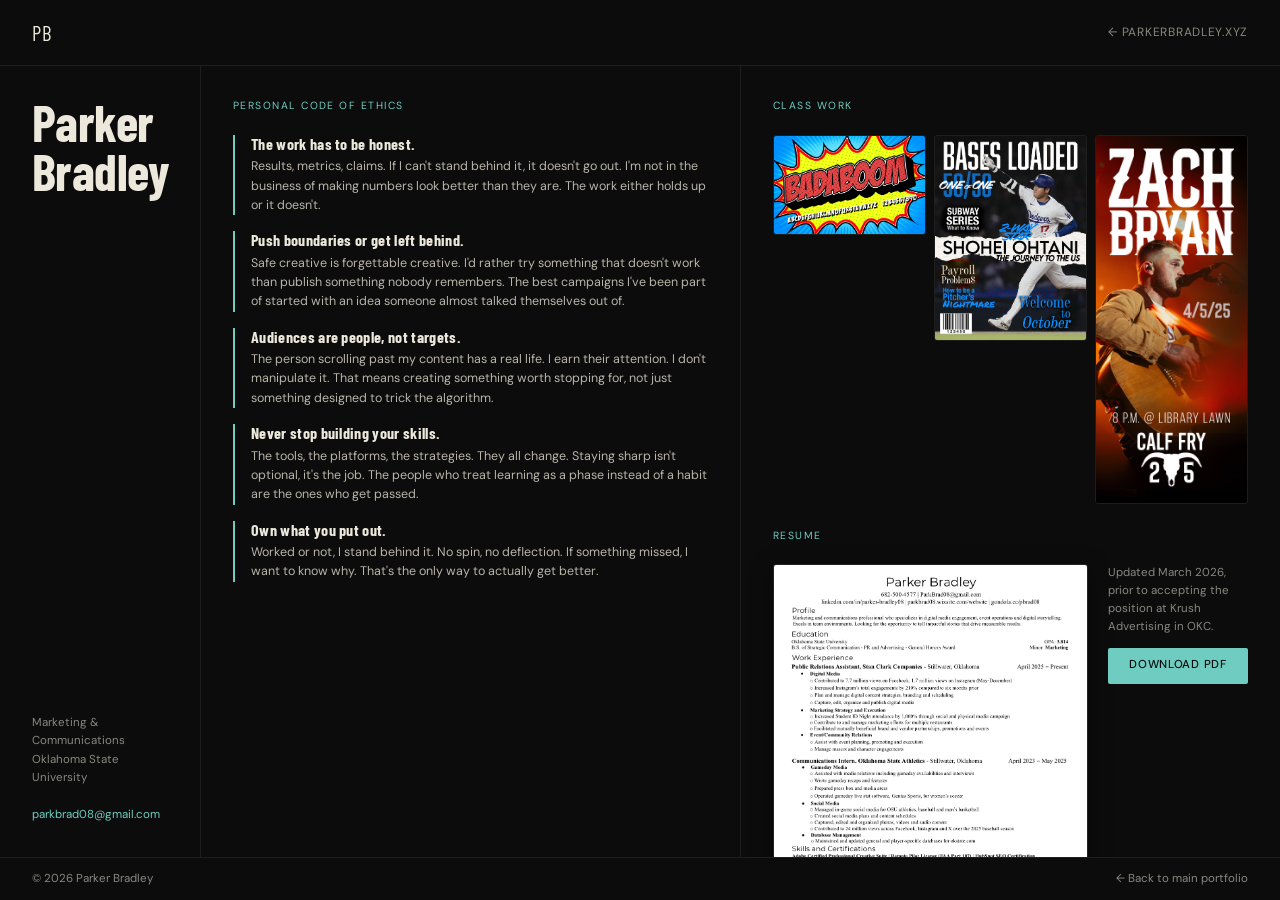
==== okstate.html @ 07fcbbe0 "Remove 8 from nav logo on okstate page Co-Authored-By: Claude Sonnet 4.6 <noreply@anthropic.com>" ====
<!DOCTYPE html>
<html lang="en">
<head>
  <meta charset="UTF-8" />
  <meta name="viewport" content="width=device-width, initial-scale=1.0" />
  <meta name="robots" content="noindex, nofollow" />
  <title>OK State | Parker Bradley</title>
  <link rel="preconnect" href="https://fonts.googleapis.com" />
  <link rel="preconnect" href="https://fonts.gstatic.com" crossorigin />
  <link href="https://fonts.googleapis.com/css2?family=Barlow+Condensed:wght@800&family=DM+Sans:wght@400;500&display=swap" rel="stylesheet" />
  <style>
    :root {
      --black: #0C0C0C;
      --cream: #EDE8DC;
      --mint:  #6ECDC0;
      --blue:  #4E8FA8;
      --gray:  #888880;
      --rule:  rgba(237,232,220,.08);
    }

    *, *::before, *::after { box-sizing: border-box; margin: 0; padding: 0; }

    html, body {
      height: 100%;
    }

    body {
      background: var(--black);
      color: var(--cream);
      font-family: 'DM Sans', sans-serif;
      font-size: .875rem;
      line-height: 1.6;
      display: flex;
      flex-direction: column;
    }

    /* ── NAV ── */
    nav {
      display: flex;
      align-items: center;
      justify-content: space-between;
      padding: 1rem 2rem;
      border-bottom: 1px solid var(--rule);
      flex-shrink: 0;
    }

    nav a.logo {
      font-family: 'Barlow Condensed', sans-serif;
      font-size: 1.3rem;
      color: var(--cream);
      text-decoration: none;
      letter-spacing: .04em;
    }

    nav a.back {
      font-size: .75rem;
      color: var(--gray);
      text-decoration: none;
      letter-spacing: .06em;
      text-transform: uppercase;
      transition: color .2s;
    }

    nav a.back:hover { color: var(--mint); }

    /* ── THREE-COLUMN GRID ── */
    .page-grid {
      display: grid;
      grid-template-columns: 200px 1fr 1fr;
      flex: 1;
      overflow: hidden;
    }

    .col {
      padding: 2rem;
      overflow-y: auto;
    }

    .col + .col {
      border-left: 1px solid var(--rule);
    }

    /* ── LEFT: IDENTITY ── */
    .col-identity {
      display: flex;
      flex-direction: column;
      justify-content: space-between;
    }

    .identity-top .label {
      font-size: .65rem;
      letter-spacing: .14em;
      text-transform: uppercase;
      color: var(--mint);
      margin-bottom: .6rem;
    }

    .identity-top h1 {
      font-family: 'Barlow Condensed', sans-serif;
      font-size: clamp(2rem, 4vw, 3.2rem);
      line-height: .95;
      letter-spacing: -.01em;
      color: var(--cream);
    }

    .identity-bottom {
      font-size: .72rem;
      color: var(--gray);
      line-height: 1.6;
    }

    .identity-bottom a {
      color: var(--mint);
      text-decoration: none;
    }

    /* ── MIDDLE: ETHICS ── */
    .col-ethics {}

    .col-label {
      font-size: .65rem;
      letter-spacing: .14em;
      text-transform: uppercase;
      color: var(--mint);
      margin-bottom: 1.25rem;
    }

    .ethics-grid {
      display: grid;
      grid-template-columns: 1fr;
      gap: 1rem 1.5rem;
    }

    .ethic {
      border-left: 2px solid var(--mint);
      padding-left: 1rem;
    }

    .ethic h3 {
      font-family: 'Barlow Condensed', sans-serif;
      font-size: 1rem;
      letter-spacing: .02em;
      color: var(--cream);
      margin-bottom: .3rem;
      line-height: 1.1;
    }

    .ethic p {
      font-size: .78rem;
      color: #b8b4aa;
      line-height: 1.55;
    }

    /* ── RIGHT: WORK + RESUME ── */
    .col-work {
      display: flex;
      flex-direction: column;
      gap: 1.5rem;
    }

    .work-images {
      display: grid;
      grid-template-columns: repeat(3, 1fr);
      gap: .5rem;
    }

    .work-images img {
      width: 100%;
      height: auto;
      display: block;
      border-radius: 3px;
      border: 1px solid rgba(237,232,220,.08);
      transition: border-color .2s;
    }

    .work-images img:hover { border-color: rgba(110,205,192,.35); }

    .resume-row {
      display: flex;
      gap: 1.25rem;
      align-items: flex-start;
    }

    .resume-preview {
      flex: 1;
      min-width: 0;
    }

    .resume-preview a {
      display: block;
    }

    .resume-preview img {
      width: 100%;
      height: auto;
      display: block;
      border-radius: 3px;
      border: 1px solid rgba(237,232,220,.1);
      box-shadow: 0 6px 24px rgba(0,0,0,.4);
    }

    .resume-meta {
      flex-shrink: 0;
      width: 140px;
      display: flex;
      flex-direction: column;
      gap: .75rem;
    }

    .resume-meta p {
      font-size: .72rem;
      color: var(--gray);
      line-height: 1.55;
    }

    .btn {
      display: inline-block;
      padding: .55rem 1rem;
      background: var(--mint);
      color: var(--black);
      font-family: 'DM Sans', sans-serif;
      font-size: .72rem;
      font-weight: 500;
      letter-spacing: .06em;
      text-transform: uppercase;
      text-decoration: none;
      border-radius: 2px;
      transition: opacity .2s;
      text-align: center;
    }

    .btn:hover { opacity: .85; }

    /* ── FOOTER ── */
    footer {
      padding: .75rem 2rem;
      border-top: 1px solid var(--rule);
      display: flex;
      align-items: center;
      justify-content: space-between;
      flex-shrink: 0;
    }

    footer p, footer a {
      font-size: .72rem;
      color: var(--gray);
      text-decoration: none;
      transition: color .2s;
    }

    footer a:hover { color: var(--cream); }

    /* ── MOBILE FALLBACK ── */
    @media (max-width: 900px) {
      .page-grid {
        grid-template-columns: 1fr;
        overflow: visible;
      }

      .col {
        overflow-y: visible;
        border-left: none !important;
        border-top: 1px solid var(--rule);
      }

      .col:first-child { border-top: none; }

      .ethics-grid { grid-template-columns: 1fr; }

      .resume-row { flex-direction: column; }

      .resume-meta { width: 100%; }
    }
  </style>
</head>
<body>

  <nav>
    <a class="logo" href="https://parkerbradley.xyz">PB</a>
    <a class="back" href="https://parkerbradley.xyz">← parkerbradley.xyz</a>
  </nav>

  <div class="page-grid">

    <!-- LEFT: Identity -->
    <div class="col col-identity">
      <div class="identity-top">
        <h1>Parker<br>Bradley</h1>
      </div>
      <div class="identity-bottom">
        <p>Marketing &amp; Communications<br>Oklahoma State University</p>
        <br>
        <p><a href="mailto:parkbrad08@gmail.com">parkbrad08@gmail.com</a></p>
      </div>
    </div>

    <!-- MIDDLE: Code of Ethics -->
    <div class="col col-ethics">
      <p class="col-label">Personal Code of Ethics</p>
      <div class="ethics-grid">

        <div class="ethic">
          <h3>The work has to be honest.</h3>
          <p>Results, metrics, claims. If I can't stand behind it, it doesn't go out. I'm not in the business of making numbers look better than they are. The work either holds up or it doesn't.</p>
        </div>

        <div class="ethic">
          <h3>Push boundaries or get left behind.</h3>
          <p>Safe creative is forgettable creative. I'd rather try something that doesn't work than publish something nobody remembers. The best campaigns I've been part of started with an idea someone almost talked themselves out of.</p>
        </div>

        <div class="ethic">
          <h3>Audiences are people, not targets.</h3>
          <p>The person scrolling past my content has a real life. I earn their attention. I don't manipulate it. That means creating something worth stopping for, not just something designed to trick the algorithm.</p>
        </div>

        <div class="ethic">
          <h3>Never stop building your skills.</h3>
          <p>The tools, the platforms, the strategies. They all change. Staying sharp isn't optional, it's the job. The people who treat learning as a phase instead of a habit are the ones who get passed.</p>
        </div>

        <div class="ethic">
          <h3>Own what you put out.</h3>
          <p>Worked or not, I stand behind it. No spin, no deflection. If something missed, I want to know why. That's the only way to actually get better.</p>
        </div>

      </div>
    </div>

    <!-- RIGHT: Class Work + Resume -->
    <div class="col col-work">
      <div>
        <p class="col-label">Class Work</p>
        <div class="work-images">
          <img src="/assets/img/ParkerBradleyFontPosterDraftVer6.jpg" alt="Font poster project">
          <img src="/assets/img/ParkerBradleyMagCoverDraft4.jpg" alt="Magazine cover project">
          <img src="/assets/img/ParkerBradleyRackCardDraftVer4.jpg" alt="Rack card project">
        </div>
      </div>

      <div>
        <p class="col-label">Resume</p>
        <div class="resume-row">
          <div class="resume-preview">
            <a href="/assets/docs/resume.pdf" target="_blank">
              <img src="/assets/img/resume.pdf.png" alt="Parker Bradley resume preview">
            </a>
          </div>
          <div class="resume-meta">
            <p>Updated March 2026, prior to accepting the position at Krush Advertising in OKC.</p>
            <a class="btn" href="/assets/docs/resume.pdf" target="_blank">Download PDF</a>
          </div>
        </div>
      </div>
    </div>

  </div>

  <footer>
    <p>© 2026 Parker Bradley</p>
    <a href="https://parkerbradley.xyz">← Back to main portfolio</a>
  </footer>

</body>
</html>
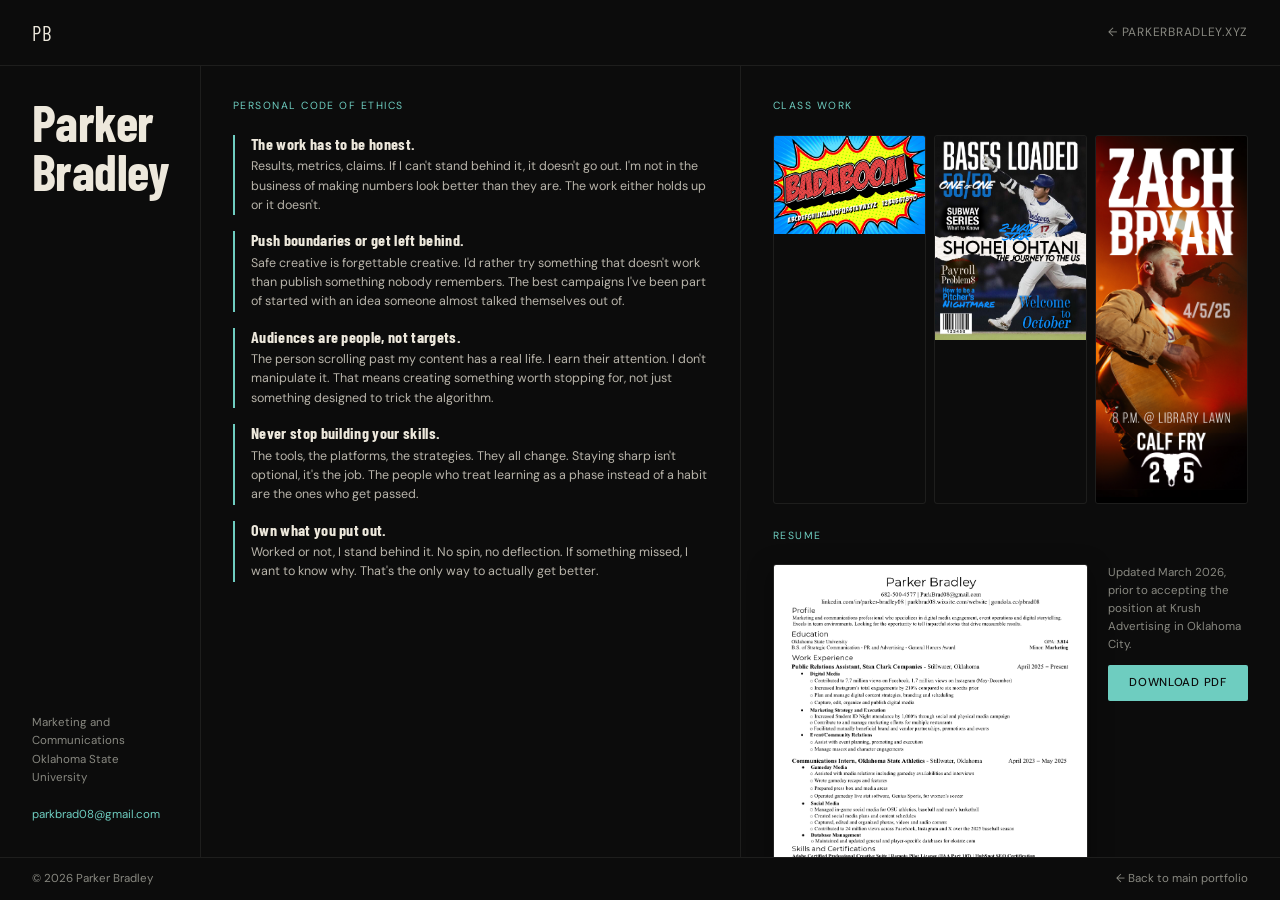
==== commit 1f62aea5: "AP Style pass and OK State hover captions - 'PR' -> 'public relations' throughout (hero, meta, OG, T" ====
--- a/okstate.html
+++ b/okstate.html
@@ -164,16 +164,52 @@
       gap: .5rem;
     }
 
-    .work-images img {
+    .work-img-item {
+      position: relative;
+      overflow: hidden;
+      border-radius: 3px;
+      border: 1px solid rgba(237,232,220,.08);
+      transition: border-color .2s;
+    }
+
+    .work-img-item:hover { border-color: rgba(110,205,192,.35); }
+
+    .work-img-item img {
       width: 100%;
       height: auto;
       display: block;
-      border-radius: 3px;
-      border: 1px solid rgba(237,232,220,.08);
-      transition: border-color .2s;
-    }
-
-    .work-images img:hover { border-color: rgba(110,205,192,.35); }
+    }
+
+    .work-img-item .media-caption {
+      position: absolute;
+      bottom: 0;
+      left: 0;
+      right: 0;
+      padding: 2rem 1rem .75rem;
+      background: linear-gradient(to top, rgba(12,12,12,.82) 0%, transparent 100%);
+      opacity: 0;
+      transition: opacity .25s ease;
+      pointer-events: none;
+    }
+
+    .work-img-item:hover .media-caption { opacity: 1; }
+
+    .media-caption-title {
+      display: block;
+      font-size: .78rem;
+      font-weight: 500;
+      color: #EDE8DC;
+      letter-spacing: .05em;
+      text-transform: uppercase;
+    }
+
+    .media-caption-desc {
+      display: block;
+      font-size: .72rem;
+      color: rgba(237,232,220,.5);
+      margin-top: .2rem;
+      line-height: 1.4;
+    }
 
     .resume-row {
       display: flex;
@@ -288,7 +324,7 @@
         <h1>Parker<br>Bradley</h1>
       </div>
       <div class="identity-bottom">
-        <p>Marketing &amp; Communications<br>Oklahoma State University</p>
+        <p>Marketing and Communications<br>Oklahoma State University</p>
         <br>
         <p><a href="mailto:parkbrad08@gmail.com">parkbrad08@gmail.com</a></p>
       </div>
@@ -332,9 +368,27 @@
       <div>
         <p class="col-label">Class Work</p>
         <div class="work-images">
-          <img src="/assets/img/ParkerBradleyFontPosterDraftVer6.jpg" alt="Font poster project">
-          <img src="/assets/img/ParkerBradleyMagCoverDraft4.jpg" alt="Magazine cover project">
-          <img src="/assets/img/ParkerBradleyRackCardDraftVer4.jpg" alt="Rack card project">
+          <div class="work-img-item">
+            <img src="/assets/img/ParkerBradleyFontPosterDraftVer6.jpg" alt="Font poster project">
+            <div class="media-caption">
+              <span class="media-caption-title">Font Study</span>
+              <span class="media-caption-desc">Typography exploration featuring Badaboom, a bold display font.</span>
+            </div>
+          </div>
+          <div class="work-img-item">
+            <img src="/assets/img/ParkerBradleyMagCoverDraft4.jpg" alt="Magazine cover project">
+            <div class="media-caption">
+              <span class="media-caption-title">Magazine Cover</span>
+              <span class="media-caption-desc">Editorial cover design built for a class publication project.</span>
+            </div>
+          </div>
+          <div class="work-img-item">
+            <img src="/assets/img/ParkerBradleyRackCardDraftVer4.jpg" alt="Rack card project">
+            <div class="media-caption">
+              <span class="media-caption-title">Event Rack Card</span>
+              <span class="media-caption-desc">Print collateral promoting a Zach Bryan concert, created as a class project.</span>
+            </div>
+          </div>
         </div>
       </div>
 
@@ -347,7 +401,7 @@
             </a>
           </div>
           <div class="resume-meta">
-            <p>Updated March 2026, prior to accepting the position at Krush Advertising in OKC.</p>
+            <p>Updated March 2026, prior to accepting the position at Krush Advertising in Oklahoma City.</p>
             <a class="btn" href="/assets/docs/resume.pdf" target="_blank">Download PDF</a>
           </div>
         </div>
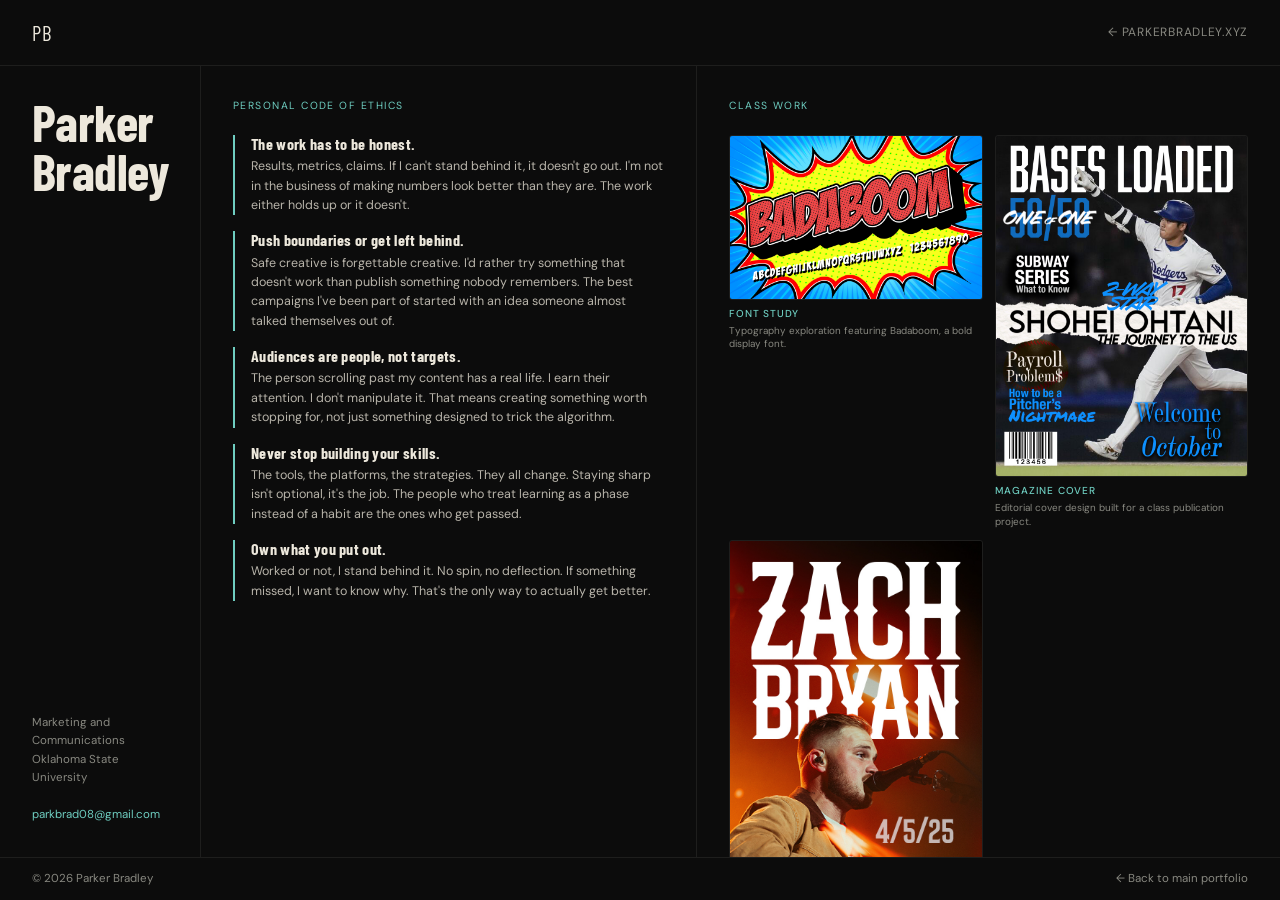
==== commit fdd67b10: "Redesign OK State class work layout and captions - Shift column grid to 200px / 0.85fr / 1fr to matc" ====
--- a/okstate.html
+++ b/okstate.html
@@ -66,7 +66,7 @@
     /* ── THREE-COLUMN GRID ── */
     .page-grid {
       display: grid;
-      grid-template-columns: 200px 1fr 1fr;
+      grid-template-columns: 200px 0.85fr 1fr;
       flex: 1;
       overflow: hidden;
     }
@@ -160,55 +160,39 @@
 
     .work-images {
       display: grid;
-      grid-template-columns: repeat(3, 1fr);
-      gap: .5rem;
+      grid-template-columns: repeat(2, 1fr);
+      gap: .75rem;
     }
 
     .work-img-item {
-      position: relative;
-      overflow: hidden;
-      border-radius: 3px;
-      border: 1px solid rgba(237,232,220,.08);
-      transition: border-color .2s;
-    }
-
-    .work-img-item:hover { border-color: rgba(110,205,192,.35); }
+      display: flex;
+      flex-direction: column;
+      gap: .4rem;
+    }
 
     .work-img-item img {
       width: 100%;
       height: auto;
       display: block;
-    }
-
-    .work-img-item .media-caption {
-      position: absolute;
-      bottom: 0;
-      left: 0;
-      right: 0;
-      padding: 2rem 1rem .75rem;
-      background: linear-gradient(to top, rgba(12,12,12,.82) 0%, transparent 100%);
-      opacity: 0;
-      transition: opacity .25s ease;
-      pointer-events: none;
-    }
-
-    .work-img-item:hover .media-caption { opacity: 1; }
+      border-radius: 3px;
+      border: 1px solid rgba(237,232,220,.08);
+    }
 
     .media-caption-title {
       display: block;
-      font-size: .78rem;
+      font-size: .63rem;
       font-weight: 500;
-      color: #EDE8DC;
-      letter-spacing: .05em;
+      color: var(--mint);
       text-transform: uppercase;
+      letter-spacing: .08em;
     }
 
     .media-caption-desc {
       display: block;
-      font-size: .72rem;
-      color: rgba(237,232,220,.5);
-      margin-top: .2rem;
-      line-height: 1.4;
+      font-size: .62rem;
+      color: var(--gray);
+      margin-top: .1rem;
+      line-height: 1.35;
     }
 
     .resume-row {
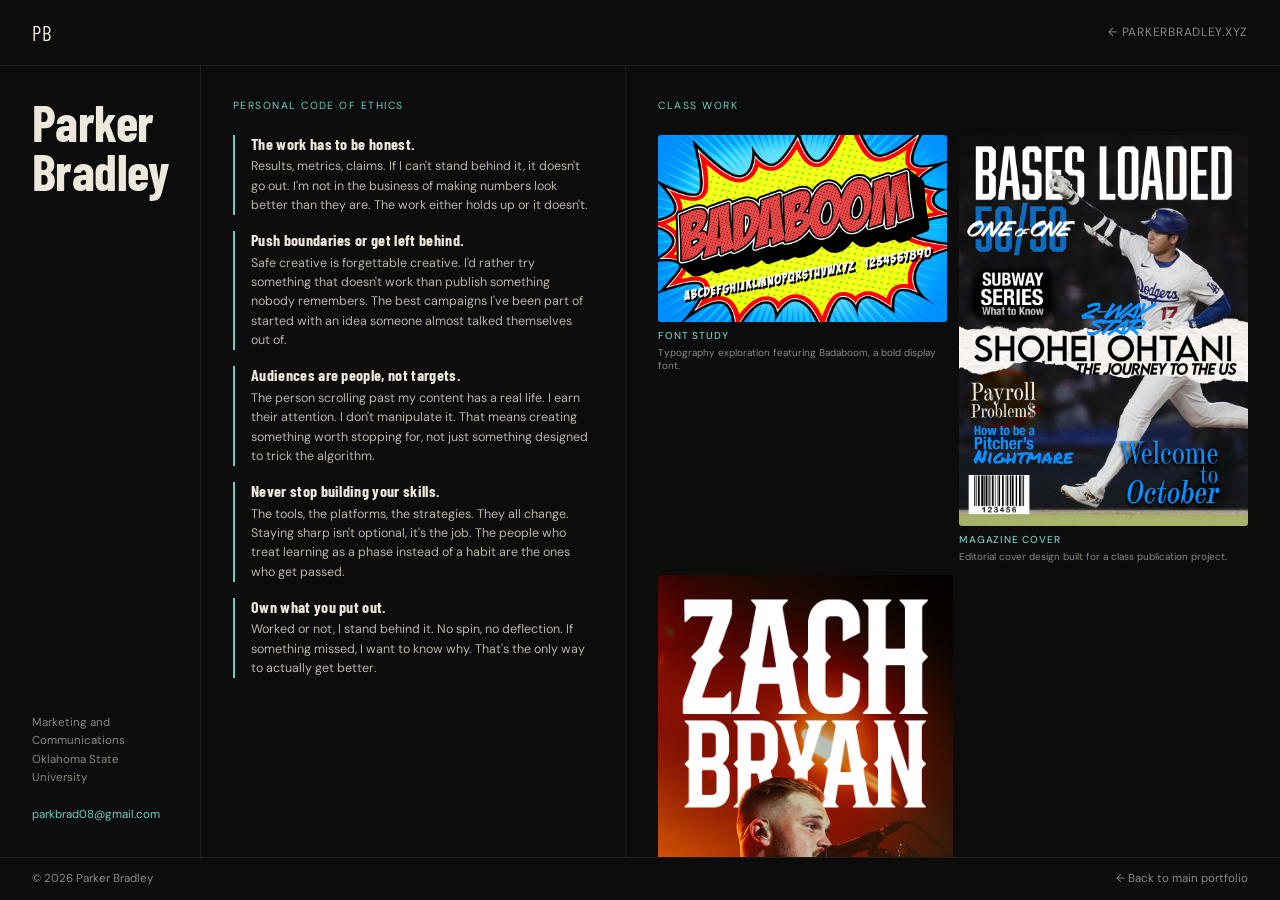
==== commit a7b48392: "Fix OK State class work boxes and image sizing - Add align-items: start to grid and align-self: star" ====
--- a/okstate.html
+++ b/okstate.html
@@ -66,7 +66,7 @@
     /* ── THREE-COLUMN GRID ── */
     .page-grid {
       display: grid;
-      grid-template-columns: 200px 0.85fr 1fr;
+      grid-template-columns: 200px 0.65fr 1fr;
       flex: 1;
       overflow: hidden;
     }
@@ -162,12 +162,19 @@
       display: grid;
       grid-template-columns: repeat(2, 1fr);
       gap: .75rem;
+      align-items: start;
     }
 
     .work-img-item {
       display: flex;
       flex-direction: column;
       gap: .4rem;
+      align-self: start;
+    }
+
+    .work-img-item:last-child {
+      grid-column: 1 / -1;
+      max-width: 50%;
     }
 
     .work-img-item img {
@@ -175,7 +182,6 @@
       height: auto;
       display: block;
       border-radius: 3px;
-      border: 1px solid rgba(237,232,220,.08);
     }
 
     .media-caption-title {
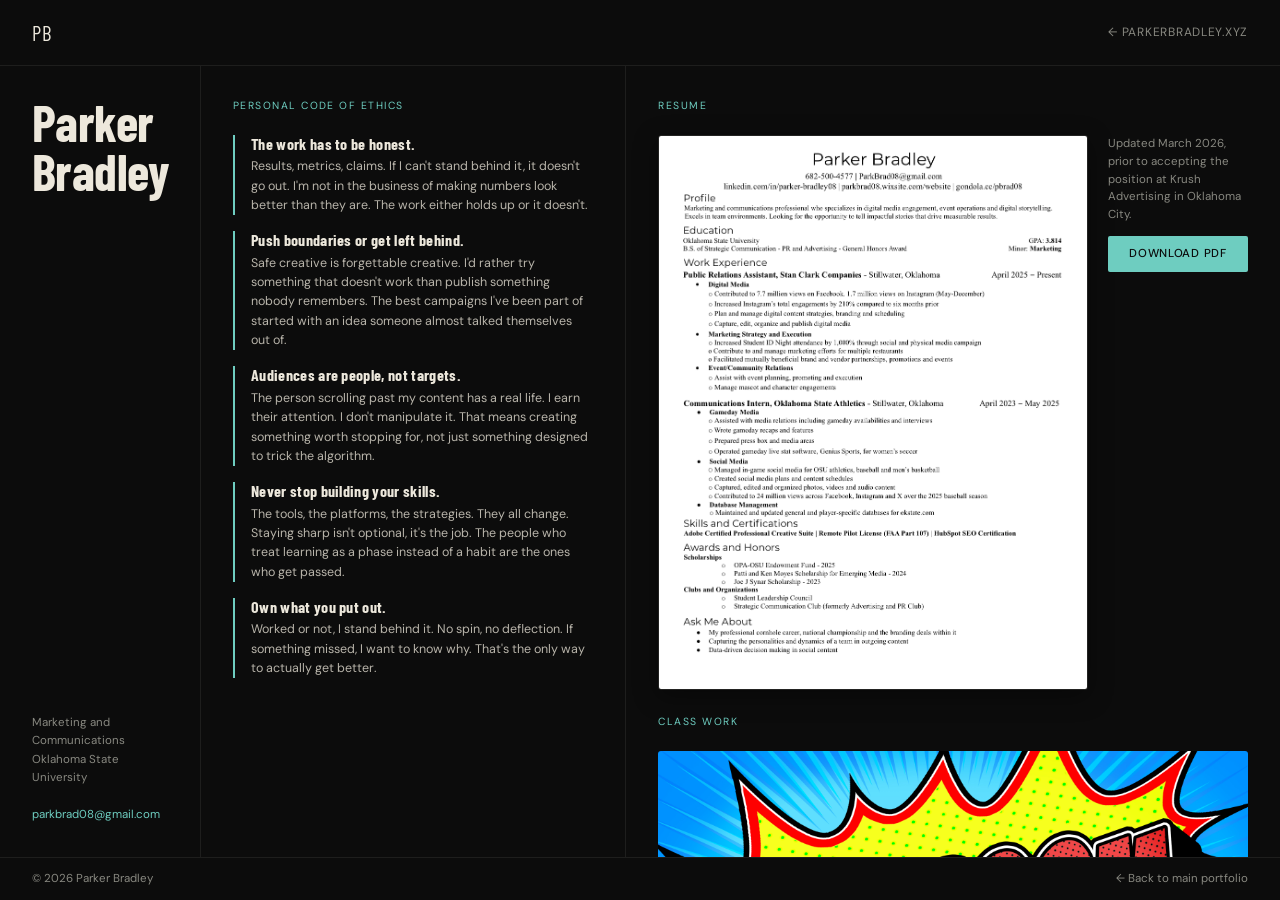
==== commit e10cf363: "Reorder OK State right column and fix image widths - Resume moves to top of column - Class work sect" ====
--- a/okstate.html
+++ b/okstate.html
@@ -159,21 +159,18 @@
     }
 
     .work-images {
-      display: grid;
-      grid-template-columns: repeat(2, 1fr);
+      display: flex;
+      flex-direction: column;
       gap: .75rem;
-      align-items: start;
     }
 
     .work-img-item {
       display: flex;
       flex-direction: column;
       gap: .4rem;
-      align-self: start;
-    }
-
-    .work-img-item:last-child {
-      grid-column: 1 / -1;
+    }
+
+    .work-img-item--rack {
       max-width: 50%;
     }
 
@@ -353,8 +350,23 @@
       </div>
     </div>
 
-    <!-- RIGHT: Class Work + Resume -->
+    <!-- RIGHT: Resume + Class Work -->
     <div class="col col-work">
+      <div>
+        <p class="col-label">Resume</p>
+        <div class="resume-row">
+          <div class="resume-preview">
+            <a href="/assets/docs/resume.pdf" target="_blank">
+              <img src="/assets/img/resume.pdf.png" alt="Parker Bradley resume preview">
+            </a>
+          </div>
+          <div class="resume-meta">
+            <p>Updated March 2026, prior to accepting the position at Krush Advertising in Oklahoma City.</p>
+            <a class="btn" href="/assets/docs/resume.pdf" target="_blank">Download PDF</a>
+          </div>
+        </div>
+      </div>
+
       <div>
         <p class="col-label">Class Work</p>
         <div class="work-images">
@@ -372,7 +384,7 @@
               <span class="media-caption-desc">Editorial cover design built for a class publication project.</span>
             </div>
           </div>
-          <div class="work-img-item">
+          <div class="work-img-item work-img-item--rack">
             <img src="/assets/img/ParkerBradleyRackCardDraftVer4.jpg" alt="Rack card project">
             <div class="media-caption">
               <span class="media-caption-title">Event Rack Card</span>
@@ -381,21 +393,6 @@
           </div>
         </div>
       </div>
-
-      <div>
-        <p class="col-label">Resume</p>
-        <div class="resume-row">
-          <div class="resume-preview">
-            <a href="/assets/docs/resume.pdf" target="_blank">
-              <img src="/assets/img/resume.pdf.png" alt="Parker Bradley resume preview">
-            </a>
-          </div>
-          <div class="resume-meta">
-            <p>Updated March 2026, prior to accepting the position at Krush Advertising in Oklahoma City.</p>
-            <a class="btn" href="/assets/docs/resume.pdf" target="_blank">Download PDF</a>
-          </div>
-        </div>
-      </div>
     </div>
 
   </div>
